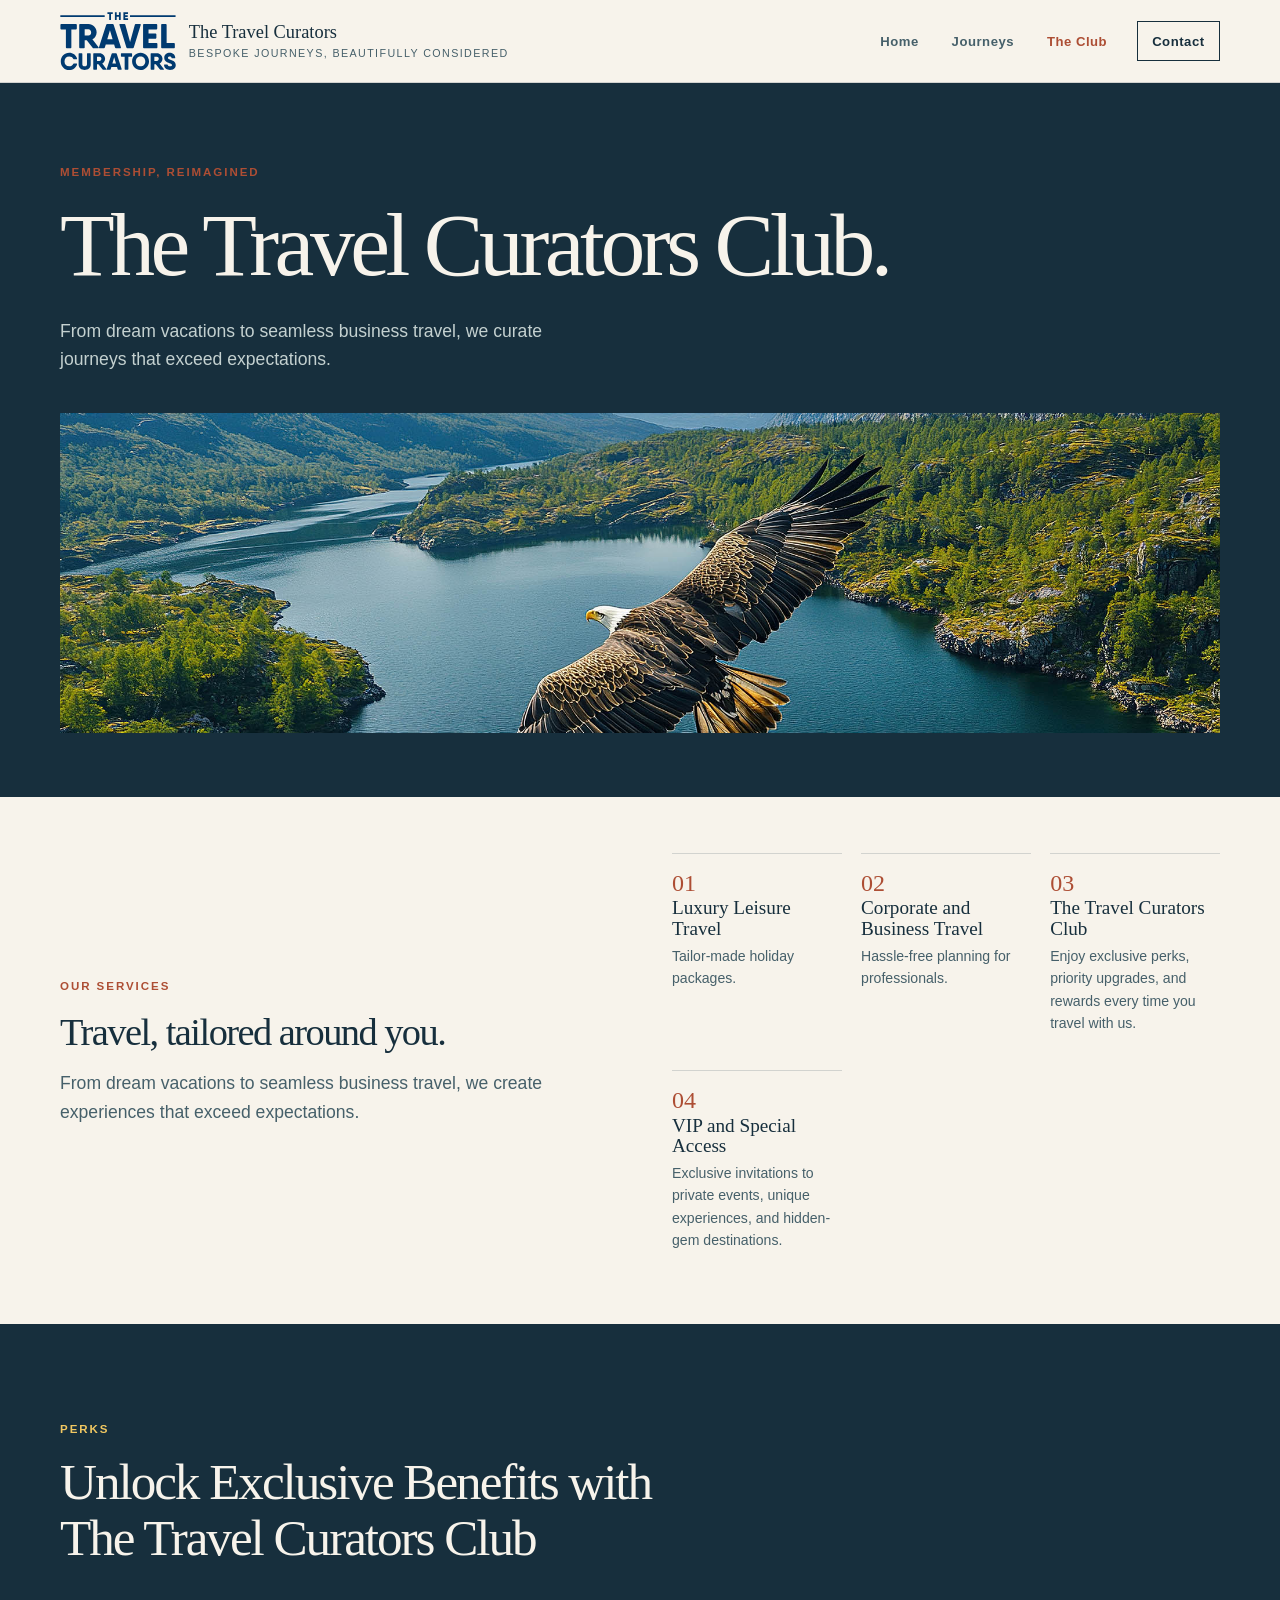
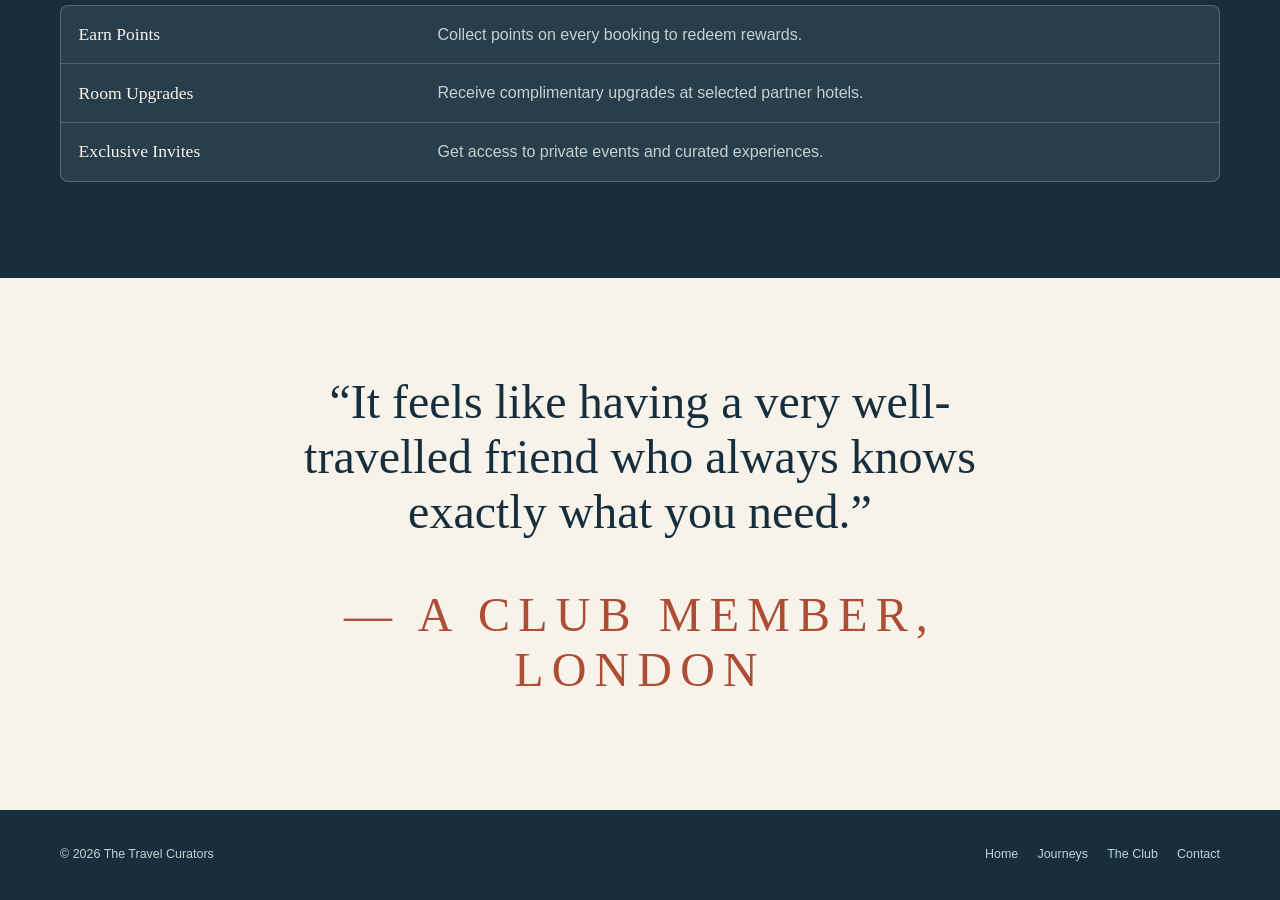
==== club.html @ cd00cc3a "Initial commit: Add Travel Curators website" ====
<!doctype html>
<html lang="en">
<head>
  <meta charset="utf-8"><meta name="viewport" content="width=device-width, initial-scale=1">
  <title>The Travel Curators Club | The Travel Curators</title><link rel="stylesheet" href="css/styles.css">
</head>
<body>
  <header class="site-header"><div class="container nav-wrap"><a class="brand" href="index.html"><img class="brand-logo" src="images/TTC_logo.svg" alt="The Travel Curators logo"><span class="brand-copy"><strong>The Travel Curators</strong><span>Bespoke journeys, beautifully considered</span></span></a><nav class="site-nav" aria-label="Main navigation"><a href="index.html">Home</a><a href="journeys.html">Journeys</a><a class="active" href="club.html">The Club</a><a class="nav-cta" href="contact.html">Contact</a></nav></div></header>
  <main>
    <section class="page-intro club-hero"><div class="container"><p class="eyebrow">Membership, reimagined</p><h1>The Travel Curators Club.</h1><p class="lead">From dream vacations to seamless business travel, we curate journeys that exceed expectations.</p><img class="club-hero-photo" src="images/eagle.jpg" alt="Eagle flying over a mountain lake and fjord"></div></section>
    <section class="section services-section"><div class="container split"><div><p class="eyebrow">Our services</p><h2>Travel, tailored around you.</h2><p class="lead">From dream vacations to seamless business travel, we create experiences that exceed expectations.</p></div><div class="perk-grid"><div class="perk"><span class="perk-index">01</span><h3>Luxury Leisure Travel</h3><p>Tailor-made holiday packages.</p></div><div class="perk"><span class="perk-index">02</span><h3>Corporate and Business Travel</h3><p>Hassle-free planning for professionals.</p></div><div class="perk"><span class="perk-index">03</span><h3>The Travel Curators Club</h3><p>Enjoy exclusive perks, priority upgrades, and rewards every time you travel with us.</p></div><div class="perk"><span class="perk-index">04</span><h3>VIP and Special Access</h3><p>Exclusive invitations to private events, unique experiences, and hidden-gem destinations.</p></div></div></div></section>
    <section class="section dark-band" id="enquire"><div class="container"><div class="section-heading"><p class="eyebrow">Perks</p><h2>Unlock Exclusive Benefits with The Travel Curators Club</h2></div><div class="club-table-wrap"><table class="club-table"><tbody><tr><th scope="row">Earn Points</th><td>Collect points on every booking to redeem rewards.</td></tr><tr><th scope="row">Room Upgrades</th><td>Receive complimentary upgrades at selected partner hotels.</td></tr><tr><th scope="row">Exclusive Invites</th><td>Get access to private events and curated experiences.</td></tr></tbody></table></div></div></section>
    <section class="section"><div class="container quote"><p>“It feels like having a very well-travelled friend who always knows exactly what you need.”</p><p class="eyebrow">— A Club member, London</p></div></section>
  </main>
  <footer class="site-footer"><div class="container footer-wrap"><p>© 2026 The Travel Curators</p><div class="footer-links"><a href="index.html">Home</a><a href="journeys.html">Journeys</a><a href="club.html">The Club</a><a href="mailto:hello@thetravelcurators.com">Contact</a></div></div></footer>
<!-- Jayden -->
</body>
</html>
---- css/styles.css ----
:root {
  --ink: #172f3d;
  --ink-soft: #46606a;
  --paper: #f7f3eb;
  --warm: #e7cdb4;
  --coral: #d66f4d;
  --coral-dark: #ad4e34;
  --sun: #f1c862;
  --white: #fffdf8;
  --line: rgba(23, 47, 61, 0.16);
  --serif: Georgia, 'Times New Roman', serif;
  --sans: 'Trebuchet MS', 'Segoe UI', sans-serif;
}

* { box-sizing: border-box; }
html { scroll-behavior: smooth; }
body { margin: 0; color: var(--ink); background: var(--paper); font: 16px/1.6 var(--sans); }
a { color: inherit; text-decoration: none; }
img { display: block; width: 100%; object-fit: cover; }
.container { width: min(1160px, calc(100% - 3rem)); margin: 0 auto; }
.site-header { position: sticky; top: 0; z-index: 20; background: rgba(247, 243, 235, .94); border-bottom: 1px solid var(--line); backdrop-filter: blur(12px); }
.nav-wrap { min-height: 82px; display: flex; align-items: center; justify-content: space-between; gap: 2rem; }
.brand { display: flex; align-items: center; gap: .8rem; }
.brand-logo { width: 116px; height: 58px; object-fit: contain; object-position: left center; }
.brand-copy strong, .brand-copy span { display: block; line-height: 1.05; }
.brand-copy strong { font: 1.15rem var(--serif); }
.brand-copy span { margin-top: .3rem; color: var(--ink-soft); font-size: .67rem; letter-spacing: .13em; text-transform: uppercase; }
.site-nav { display: flex; align-items: center; gap: .25rem; }
.site-nav a { padding: .55rem .9rem; color: var(--ink-soft); font-size: .82rem; font-weight: bold; letter-spacing: .04em; }
.site-nav a:hover, .site-nav a.active { color: var(--coral-dark); }
.nav-cta { border: 1px solid var(--ink) !important; color: var(--ink) !important; margin-left: .7rem; }
.eyebrow { margin: 0 0 1rem; color: var(--coral-dark); font-size: .72rem; font-weight: bold; letter-spacing: .17em; text-transform: uppercase; }
h1, h2, h3, p { margin-top: 0; }
h1, h2, h3 { line-height: 1.08; font-family: var(--serif); font-weight: normal; }
h1 { margin-bottom: 1.4rem; font-size: clamp(3.1rem, 7vw, 6.4rem); letter-spacing: -.05em; }
h2 { margin-bottom: 1rem; font-size: clamp(2.3rem, 4vw, 4rem); letter-spacing: -.04em; }
h3 { margin-bottom: .55rem; font-size: 1.55rem; }
.lead { max-width: 500px; color: var(--ink-soft); font-size: 1.1rem; }
.btn { display: inline-flex; align-items: center; justify-content: center; min-height: 48px; padding: .8rem 1.25rem; border: 1px solid transparent; font-weight: bold; transition: transform .2s ease, background .2s ease; }
.btn:hover { transform: translateY(-2px); }
.btn-primary { background: var(--coral); color: var(--white); }
.btn-primary:hover { background: var(--coral-dark); }
.btn-light { border-color: var(--ink); color: var(--ink); }
.hero { padding: 4rem 0 5rem; background: var(--warm); }
.hero-grid { display: grid; grid-template-columns: .9fr 1.1fr; align-items: center; gap: 4rem; }
.hero-photo { height: 580px; position: relative; }
.hero-photo img { height: 100%; }
.photo-note { position: absolute; right: -2rem; bottom: 2rem; width: 185px; padding: 1rem; background: var(--sun); font: 1.3rem/1.15 var(--serif); transform: rotate(4deg); }
.actions { display: flex; flex-wrap: wrap; gap: .8rem; margin-top: 2rem; }
.trust-strip { display: flex; flex-wrap: wrap; gap: 2rem; padding: 1.2rem 0; border-bottom: 1px solid var(--line); color: var(--ink-soft); font-size: .76rem; letter-spacing: .1em; text-transform: uppercase; }
.about-section { background: var(--white); }
.about-copy { max-width: 820px; }
.section { padding: 6rem 0; }
.section-heading { max-width: 650px; margin-bottom: 2.5rem; }
.section-heading p:last-child { color: var(--ink-soft); }
.split { display: grid; grid-template-columns: 1fr 1fr; gap: 4rem; align-items: center; }
.split img { height: 500px; }
.number-list { list-style: none; padding: 0; margin: 0; }
.number-list li { display: grid; grid-template-columns: 42px 1fr; gap: 1rem; padding: 1.2rem 0; border-top: 1px solid var(--line); }
.number-list b { color: var(--coral-dark); font: 1.2rem var(--serif); }
.number-list strong { display: block; margin-bottom: .25rem; font-family: var(--serif); font-size: 1.3rem; font-weight: normal; }
.number-list span { color: var(--ink-soft); font-size: .92rem; }
.dark-band { background: var(--ink); color: var(--paper); }
.dark-band .eyebrow { color: var(--sun); }
.dark-band .lead, .dark-band p { color: #c4d1d0; }
.club-callout { display: grid; grid-template-columns: 1fr .8fr; gap: 5rem; align-items: center; }
.club-card { padding: 2.5rem; background: var(--sun); color: var(--ink); }
.club-card h3 { font-size: 2.2rem; }
.club-card p { color: var(--ink); }
.arrow-link { display: inline-flex; margin-top: .8rem; border-bottom: 1px solid currentColor; padding-bottom: .2rem; font-weight: bold; }
.page-intro { padding: 5rem 0 4rem; background: var(--warm); }
.page-intro h1 { max-width: 850px; }
.journey-grid, .perk-grid { display: grid; grid-template-columns: repeat(3, 1fr); gap: 1.2rem; }
.journey-card { background: var(--white); }
.journey-card img { height: 250px; }
.journey-card div { padding: 1.4rem; }
.journey-card p, .perk p { color: var(--ink-soft); }
.journey-card small { color: var(--coral-dark); font-weight: bold; letter-spacing: .1em; text-transform: uppercase; }
.quote { max-width: 780px; margin: 0 auto; text-align: center; }
.quote p { font: clamp(1.8rem, 4vw, 3rem)/1.15 var(--serif); }
.club-hero { background: var(--ink); color: var(--paper); }
.club-hero .lead { color: #c4d1d0; }
.club-hero-photo { height: 320px; margin-top: 2.5rem; object-position: center 42%; }
.perk { padding: 1.7rem 0; border-top: 1px solid var(--line); }
.perk-index { color: var(--coral-dark); font: 1.5rem var(--serif); }
.membership-grid { display: grid; grid-template-columns: 1fr 1fr; gap: 1.5rem; }
.contact-layout { display: grid; grid-template-columns: 1fr 1fr; gap: 5rem; align-items: start; }
.contact-details { display: flex; flex-wrap: wrap; gap: 2rem; margin-top: 2rem; }
.contact-details p { margin: 0; }
.contact-details strong { display: block; font-family: var(--serif); font-size: 1.25rem; font-weight: normal; }
.contact-form { display: grid; gap: 1.1rem; padding: 2rem; background: var(--white); border-top: 4px solid var(--coral); }
.contact-form label { display: grid; gap: .4rem; color: var(--ink-soft); font-size: .8rem; font-weight: bold; }
.contact-form input, .contact-form textarea { width: 100%; padding: .8rem; border: 1px solid var(--line); background: var(--paper); color: var(--ink); font: inherit; resize: vertical; }
.contact-form input:focus, .contact-form textarea:focus { outline: 2px solid var(--coral); outline-offset: 2px; }
.services-section { padding: 3.5rem 0; }
.services-section h2 { font-size: clamp(2rem, 3vw, 3rem); }
.services-section .perk { padding: 1rem 0; }
.services-section .perk h3 { margin-bottom: .3rem; font-size: 1.2rem; }
.services-section .perk p { margin-bottom: 0; font-size: .88rem; }
.club-perks { display: grid; grid-template-columns: repeat(3, 1fr); gap: 1.5rem; padding: 0; margin: 0; list-style: none; }
.club-perks li { display: flex; flex-direction: column; gap: 1rem; min-height: 150px; padding: 1.5rem; border-top: 1px solid rgba(247, 243, 235, .35); }
.club-perks span { color: var(--sun); font: 1.4rem var(--serif); }
.club-perks strong { font: 1.35rem/1.2 var(--serif); font-weight: normal; }
.club-table-wrap { overflow-x: auto; background: rgba(247, 243, 235, .08); color: var(--paper); border: 1px solid rgba(247, 243, 235, .24); border-radius: 8px; }
.club-table { width: 100%; min-width: 560px; border-collapse: collapse; text-align: left; }
.club-table th, .club-table td { padding: 1rem 1.1rem; border-bottom: 1px solid rgba(247, 243, 235, .18); }
.club-table thead th { background: rgba(214, 111, 77, .3); color: var(--paper); font-weight: bold; }
.club-table tbody th { width: 31%; color: var(--paper); font: 1.1rem var(--serif); font-weight: normal; }
.club-table tbody td { color: #c4d1d0; }
.club-table tbody tr:last-child th, .club-table tbody tr:last-child td { border-bottom: 0; }
.membership { padding: 2rem; border: 1px solid var(--line); background: var(--white); }
.membership.featured { background: var(--coral); color: var(--white); border-color: var(--coral); }
.membership.featured p, .membership.featured li { color: #fff0e7; }
.membership ul { margin: 1.5rem 0 0; padding-left: 1.1rem; color: var(--ink-soft); }
.membership li { margin: .45rem 0; }
.site-footer { padding: 2.2rem 0; background: var(--ink); color: #c4d1d0; }
.footer-wrap { display: flex; align-items: center; justify-content: space-between; gap: 1rem; font-size: .78rem; }
.footer-wrap p { margin: 0; }
.footer-links { display: flex; gap: 1.2rem; }
@media (max-width: 760px) {
  .container { width: min(100% - 2rem, 600px); }
  .nav-wrap { min-height: 72px; align-items: flex-start; padding: .8rem 0; }
  .site-nav { gap: 0; flex-wrap: wrap; justify-content: flex-end; }
  .site-nav a { padding: .4rem .45rem; font-size: .7rem; }
  .nav-cta { margin-left: 0; }
  .hero, .page-intro { padding: 3.5rem 0; }
  .hero-grid, .split, .club-callout, .membership-grid, .contact-layout, .club-perks { grid-template-columns: 1fr; gap: 2.5rem; }
  .hero-photo { height: 400px; }
  .photo-note { right: .8rem; bottom: 1rem; }
  .section { padding: 4rem 0; }
  .journey-grid, .perk-grid { grid-template-columns: 1fr; }
  .split img { height: 350px; }
  .club-hero-photo { height: 220px !important; }
  .footer-wrap { align-items: flex-start; flex-direction: column; }
}
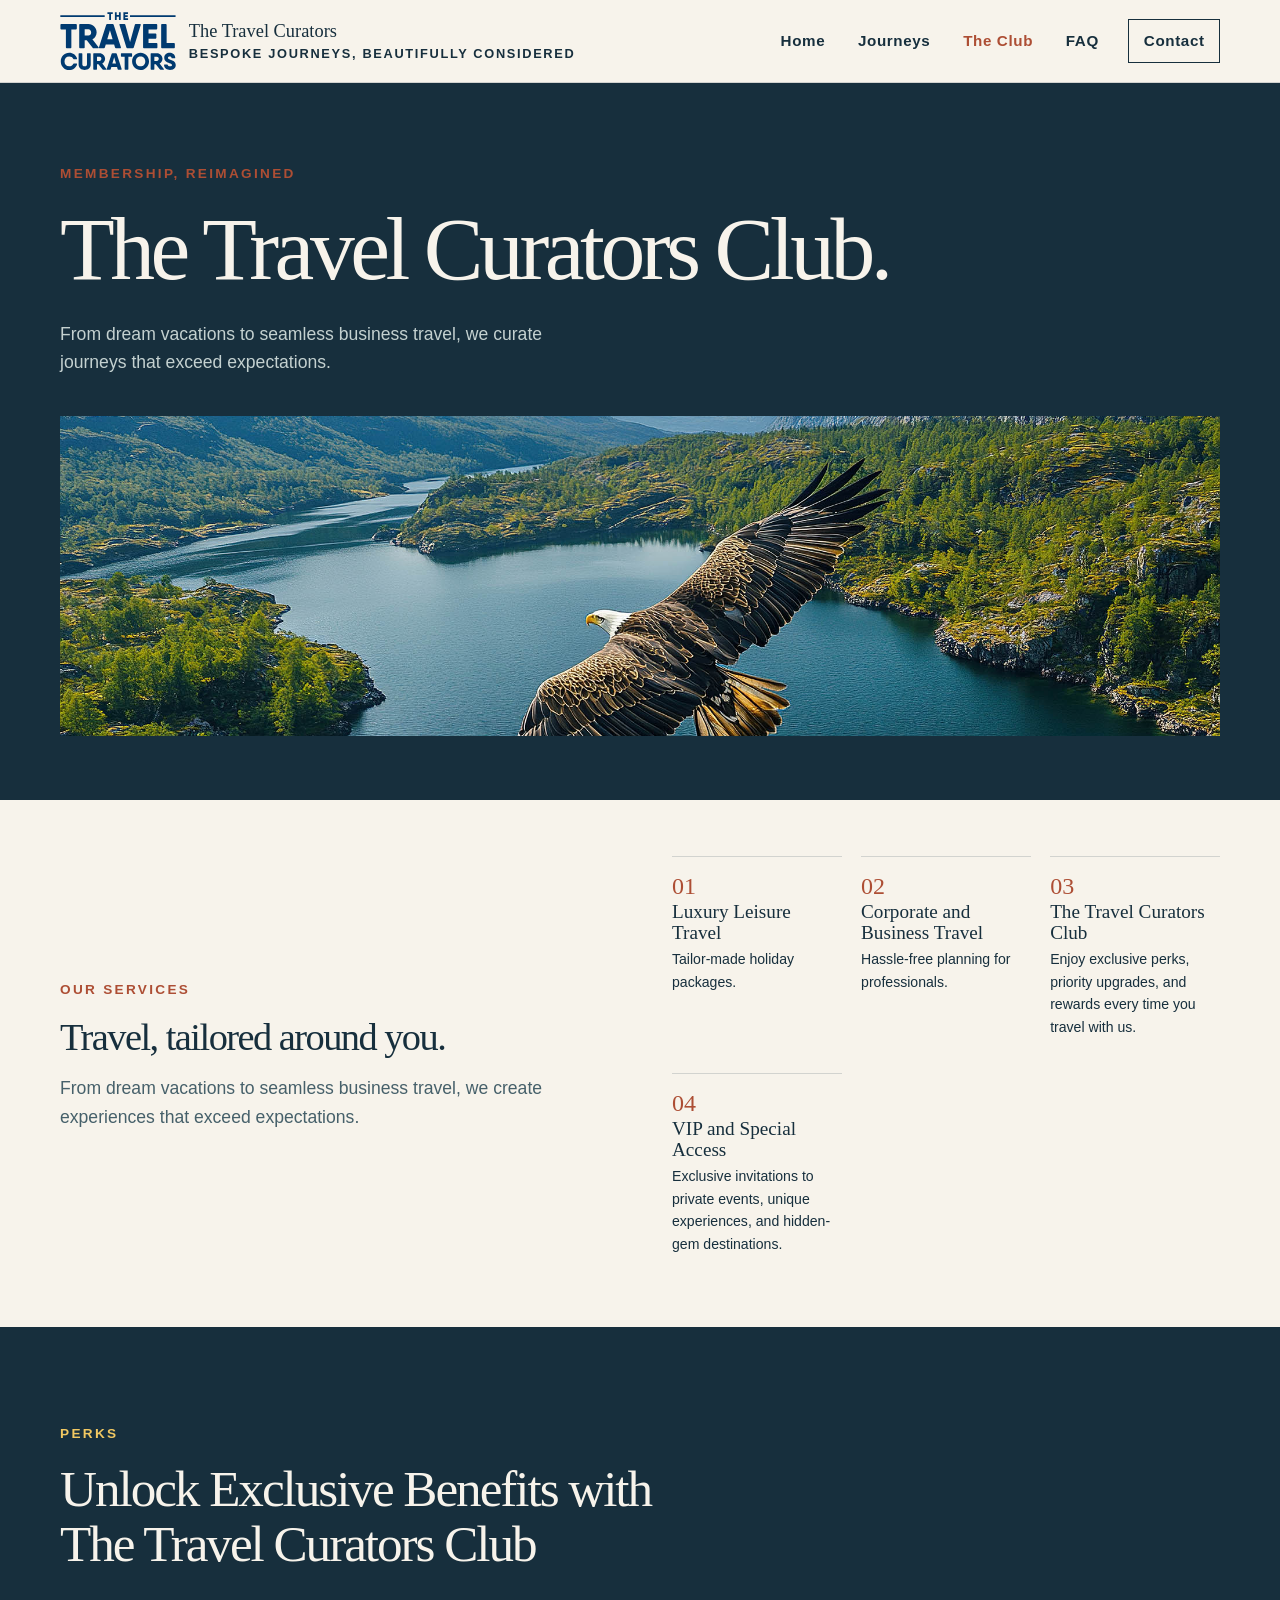
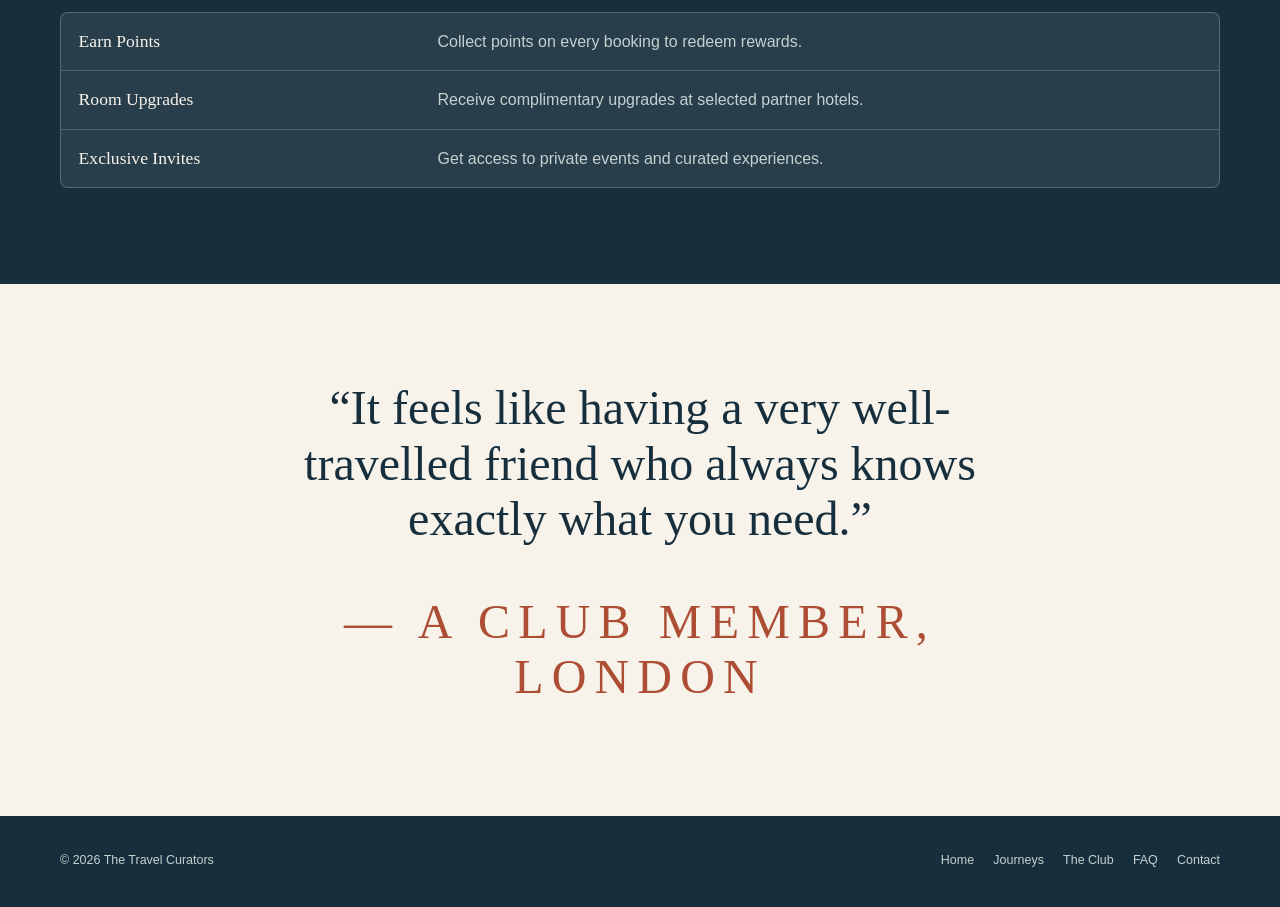
==== commit 5ef4796f: "Fix website links and CSP settings" ====
--- a/club.html
+++ b/club.html
@@ -5,14 +5,14 @@
   <title>The Travel Curators Club | The Travel Curators</title><link rel="stylesheet" href="css/styles.css">
 </head>
 <body>
-  <header class="site-header"><div class="container nav-wrap"><a class="brand" href="index.html"><img class="brand-logo" src="images/TTC_logo.svg" alt="The Travel Curators logo"><span class="brand-copy"><strong>The Travel Curators</strong><span>Bespoke journeys, beautifully considered</span></span></a><nav class="site-nav" aria-label="Main navigation"><a href="index.html">Home</a><a href="journeys.html">Journeys</a><a class="active" href="club.html">The Club</a><a class="nav-cta" href="contact.html">Contact</a></nav></div></header>
+  <header class="site-header"><div class="container nav-wrap"><a target="_top" class="brand" href="index.html"><img class="brand-logo" src="images/TTC_logo.svg" alt="The Travel Curators logo"><span class="brand-copy"><strong>The Travel Curators</strong><span>Bespoke journeys, beautifully considered</span></span></a><nav class="site-nav" aria-label="Main navigation"><a target="_top" href="index.html">Home</a><a target="_top" href="journeys.html">Journeys</a><a target="_top" class="active" href="club.html">The Club</a><a target="_top" href="faq.html">FAQ</a><a target="_top" class="nav-cta" href="contact.html">Contact</a></nav></div></header>
   <main>
     <section class="page-intro club-hero"><div class="container"><p class="eyebrow">Membership, reimagined</p><h1>The Travel Curators Club.</h1><p class="lead">From dream vacations to seamless business travel, we curate journeys that exceed expectations.</p><img class="club-hero-photo" src="images/eagle.jpg" alt="Eagle flying over a mountain lake and fjord"></div></section>
     <section class="section services-section"><div class="container split"><div><p class="eyebrow">Our services</p><h2>Travel, tailored around you.</h2><p class="lead">From dream vacations to seamless business travel, we create experiences that exceed expectations.</p></div><div class="perk-grid"><div class="perk"><span class="perk-index">01</span><h3>Luxury Leisure Travel</h3><p>Tailor-made holiday packages.</p></div><div class="perk"><span class="perk-index">02</span><h3>Corporate and Business Travel</h3><p>Hassle-free planning for professionals.</p></div><div class="perk"><span class="perk-index">03</span><h3>The Travel Curators Club</h3><p>Enjoy exclusive perks, priority upgrades, and rewards every time you travel with us.</p></div><div class="perk"><span class="perk-index">04</span><h3>VIP and Special Access</h3><p>Exclusive invitations to private events, unique experiences, and hidden-gem destinations.</p></div></div></div></section>
     <section class="section dark-band" id="enquire"><div class="container"><div class="section-heading"><p class="eyebrow">Perks</p><h2>Unlock Exclusive Benefits with The Travel Curators Club</h2></div><div class="club-table-wrap"><table class="club-table"><tbody><tr><th scope="row">Earn Points</th><td>Collect points on every booking to redeem rewards.</td></tr><tr><th scope="row">Room Upgrades</th><td>Receive complimentary upgrades at selected partner hotels.</td></tr><tr><th scope="row">Exclusive Invites</th><td>Get access to private events and curated experiences.</td></tr></tbody></table></div></div></section>
     <section class="section"><div class="container quote"><p>“It feels like having a very well-travelled friend who always knows exactly what you need.”</p><p class="eyebrow">— A Club member, London</p></div></section>
   </main>
-  <footer class="site-footer"><div class="container footer-wrap"><p>© 2026 The Travel Curators</p><div class="footer-links"><a href="index.html">Home</a><a href="journeys.html">Journeys</a><a href="club.html">The Club</a><a href="mailto:hello@thetravelcurators.com">Contact</a></div></div></footer>
+  <footer class="site-footer"><div class="container footer-wrap"><p>© 2026 The Travel Curators</p><div class="footer-links"><a target="_top" href="index.html">Home</a><a target="_top" href="journeys.html">Journeys</a><a target="_top" href="club.html">The Club</a><a target="_top" href="faq.html">FAQ</a><a target="_top" href="mailto:hello@thetravelcurators.com">Contact</a></div></div></footer>
 <!-- Jayden -->
 </body>
 </html>
--- a/css/styles.css
+++ b/css/styles.css
@@ -24,12 +24,12 @@
 .brand-logo { width: 116px; height: 58px; object-fit: contain; object-position: left center; }
 .brand-copy strong, .brand-copy span { display: block; line-height: 1.05; }
 .brand-copy strong { font: 1.15rem var(--serif); }
-.brand-copy span { margin-top: .3rem; color: var(--ink-soft); font-size: .67rem; letter-spacing: .13em; text-transform: uppercase; }
+.brand-copy span { margin-top: .3rem; color: var(--ink); font-size: .8rem; letter-spacing: .13em; text-transform: uppercase; font-weight: 600; }
 .site-nav { display: flex; align-items: center; gap: .25rem; }
-.site-nav a { padding: .55rem .9rem; color: var(--ink-soft); font-size: .82rem; font-weight: bold; letter-spacing: .04em; }
+.site-nav a { padding: .55rem .9rem; color: var(--ink); font-size: .95rem; font-weight: bold; letter-spacing: .04em; }
 .site-nav a:hover, .site-nav a.active { color: var(--coral-dark); }
 .nav-cta { border: 1px solid var(--ink) !important; color: var(--ink) !important; margin-left: .7rem; }
-.eyebrow { margin: 0 0 1rem; color: var(--coral-dark); font-size: .72rem; font-weight: bold; letter-spacing: .17em; text-transform: uppercase; }
+.eyebrow { margin: 0 0 1rem; color: var(--coral-dark); font-size: .85rem; font-weight: bold; letter-spacing: .17em; text-transform: uppercase; }
 h1, h2, h3, p { margin-top: 0; }
 h1, h2, h3 { line-height: 1.08; font-family: var(--serif); font-weight: normal; }
 h1 { margin-bottom: 1.4rem; font-size: clamp(3.1rem, 7vw, 6.4rem); letter-spacing: -.05em; }
@@ -47,7 +47,7 @@
 .hero-photo img { height: 100%; }
 .photo-note { position: absolute; right: -2rem; bottom: 2rem; width: 185px; padding: 1rem; background: var(--sun); font: 1.3rem/1.15 var(--serif); transform: rotate(4deg); }
 .actions { display: flex; flex-wrap: wrap; gap: .8rem; margin-top: 2rem; }
-.trust-strip { display: flex; flex-wrap: wrap; gap: 2rem; padding: 1.2rem 0; border-bottom: 1px solid var(--line); color: var(--ink-soft); font-size: .76rem; letter-spacing: .1em; text-transform: uppercase; }
+.trust-strip { display: flex; flex-wrap: wrap; gap: 2rem; padding: 1.2rem 0; border-bottom: 1px solid var(--line); color: var(--ink); font-size: .9rem; letter-spacing: .1em; text-transform: uppercase; font-weight: 600; }
 .about-section { background: var(--white); }
 .about-copy { max-width: 820px; }
 .section { padding: 6rem 0; }
@@ -74,8 +74,8 @@
 .journey-card { background: var(--white); }
 .journey-card img { height: 250px; }
 .journey-card div { padding: 1.4rem; }
-.journey-card p, .perk p { color: var(--ink-soft); }
-.journey-card small { color: var(--coral-dark); font-weight: bold; letter-spacing: .1em; text-transform: uppercase; }
+.journey-card p, .perk p { color: var(--ink); font-size: .95rem; }
+.journey-card small { color: var(--coral-dark); font-weight: bold; letter-spacing: .1em; text-transform: uppercase; font-size: .85rem; }
 .quote { max-width: 780px; margin: 0 auto; text-align: center; }
 .quote p { font: clamp(1.8rem, 4vw, 3rem)/1.15 var(--serif); }
 .club-hero { background: var(--ink); color: var(--paper); }
@@ -88,8 +88,23 @@
 .contact-details { display: flex; flex-wrap: wrap; gap: 2rem; margin-top: 2rem; }
 .contact-details p { margin: 0; }
 .contact-details strong { display: block; font-family: var(--serif); font-size: 1.25rem; font-weight: normal; }
+.locations-section { background: var(--white); }
+.location-grid { display: grid; grid-template-columns: repeat(2, 1fr); gap: 1.2rem; }
+.location-card { padding: 2rem; border-top: 4px solid var(--coral); background: var(--paper); }
+.location-card h3 { margin-bottom: .2rem; font-size: 2rem; }
+.location-card p:last-child { margin-bottom: 0; color: var(--ink-soft); }
+.location-number { margin-bottom: 2.5rem; color: var(--coral-dark); font: 1.2rem var(--serif); }
+.faq-section { background: var(--white); }
+.faq-layout { display: grid; grid-template-columns: .8fr 1.2fr; gap: 5rem; align-items: start; }
+.faq-list { border-top: 1px solid var(--line); }
+.faq-list details { border-bottom: 1px solid var(--line); }
+.faq-list summary { cursor: pointer; list-style: none; padding: 1.4rem 2rem 1.4rem 0; font: 1.35rem var(--serif); }
+.faq-list summary::-webkit-details-marker { display: none; }
+.faq-list summary::after { float: right; color: var(--coral-dark); content: '+'; font: 1.5rem var(--sans); }
+.faq-list details[open] summary::after { content: '−'; }
+.faq-list details p { max-width: 620px; margin: -.5rem 2rem 1.4rem 0; color: var(--ink-soft); }
 .contact-form { display: grid; gap: 1.1rem; padding: 2rem; background: var(--white); border-top: 4px solid var(--coral); }
-.contact-form label { display: grid; gap: .4rem; color: var(--ink-soft); font-size: .8rem; font-weight: bold; }
+.contact-form label { display: grid; gap: .4rem; color: var(--ink); font-size: .95rem; font-weight: bold; }
 .contact-form input, .contact-form textarea { width: 100%; padding: .8rem; border: 1px solid var(--line); background: var(--paper); color: var(--ink); font: inherit; resize: vertical; }
 .contact-form input:focus, .contact-form textarea:focus { outline: 2px solid var(--coral); outline-offset: 2px; }
 .services-section { padding: 3.5rem 0; }
@@ -124,7 +139,7 @@
   .site-nav a { padding: .4rem .45rem; font-size: .7rem; }
   .nav-cta { margin-left: 0; }
   .hero, .page-intro { padding: 3.5rem 0; }
-  .hero-grid, .split, .club-callout, .membership-grid, .contact-layout, .club-perks { grid-template-columns: 1fr; gap: 2.5rem; }
+  .hero-grid, .split, .club-callout, .membership-grid, .contact-layout, .club-perks, .location-grid, .faq-layout { grid-template-columns: 1fr; gap: 2.5rem; }
   .hero-photo { height: 400px; }
   .photo-note { right: .8rem; bottom: 1rem; }
   .section { padding: 4rem 0; }
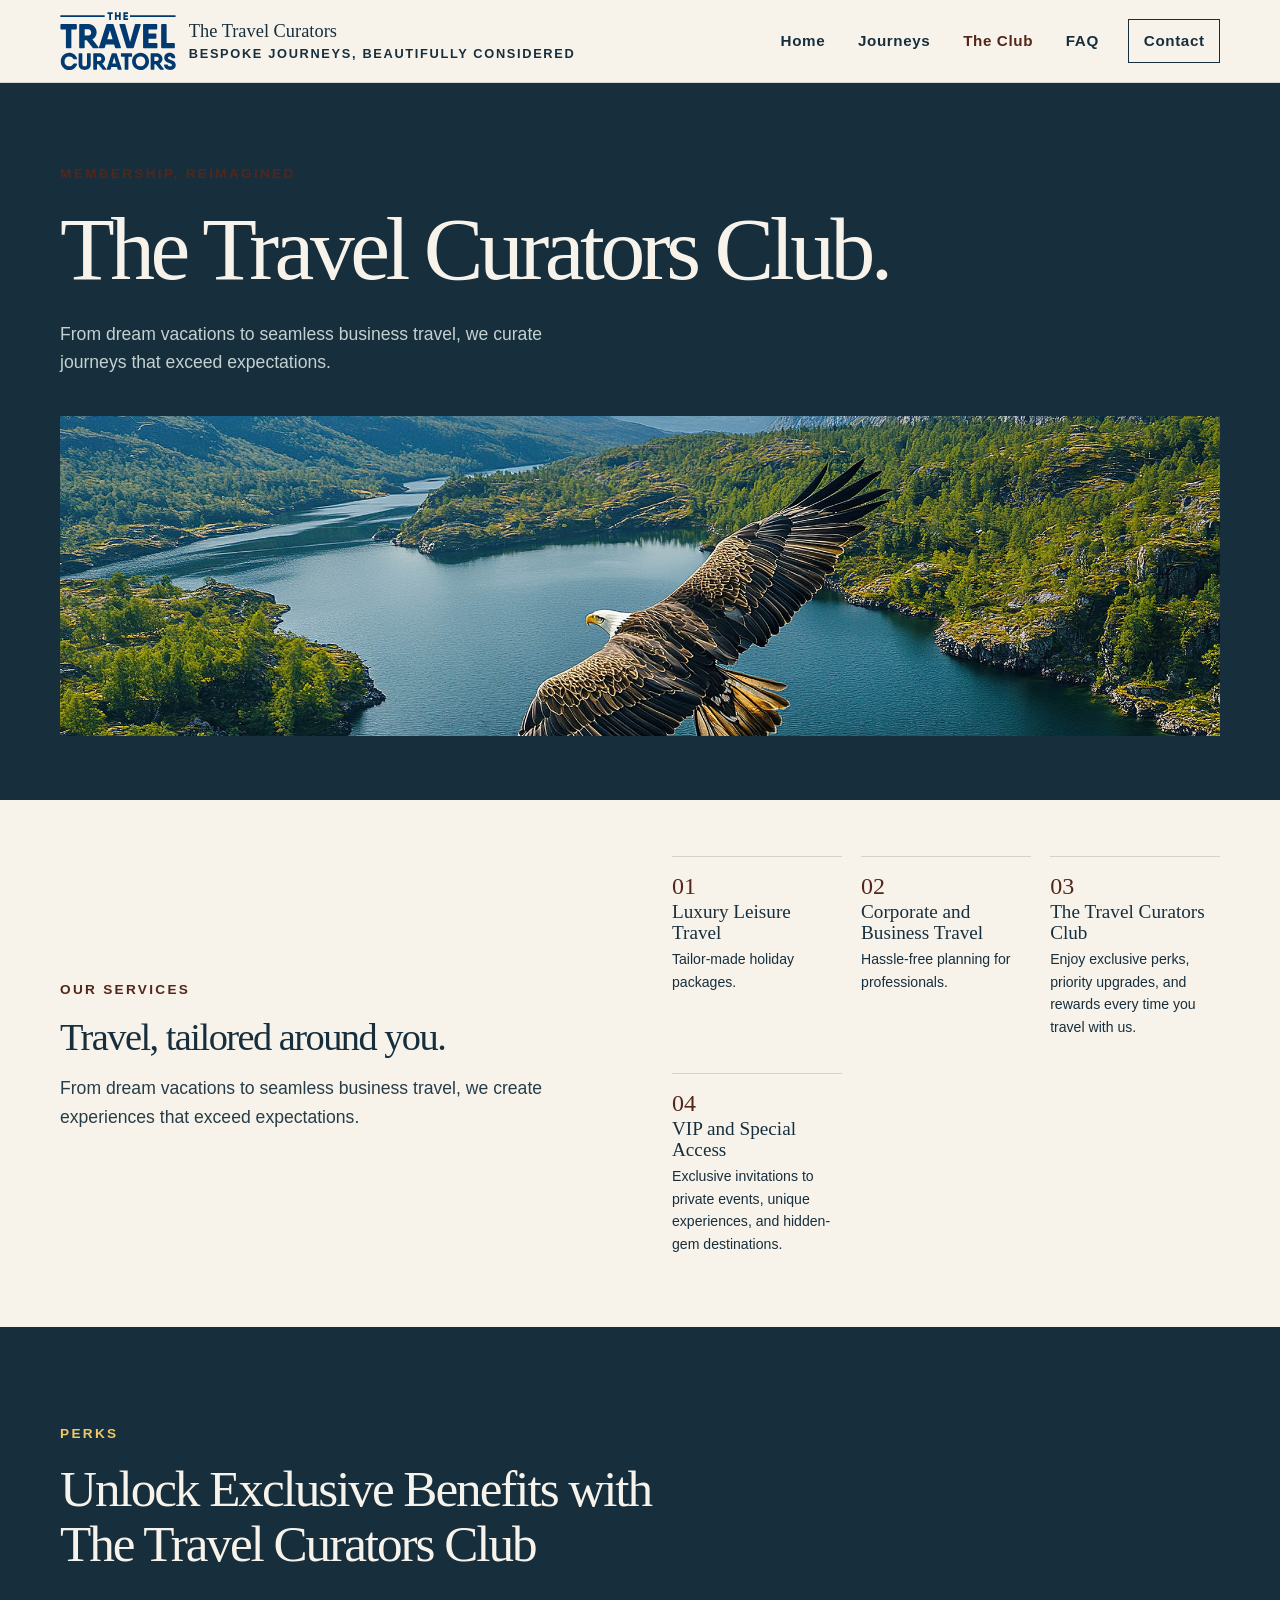
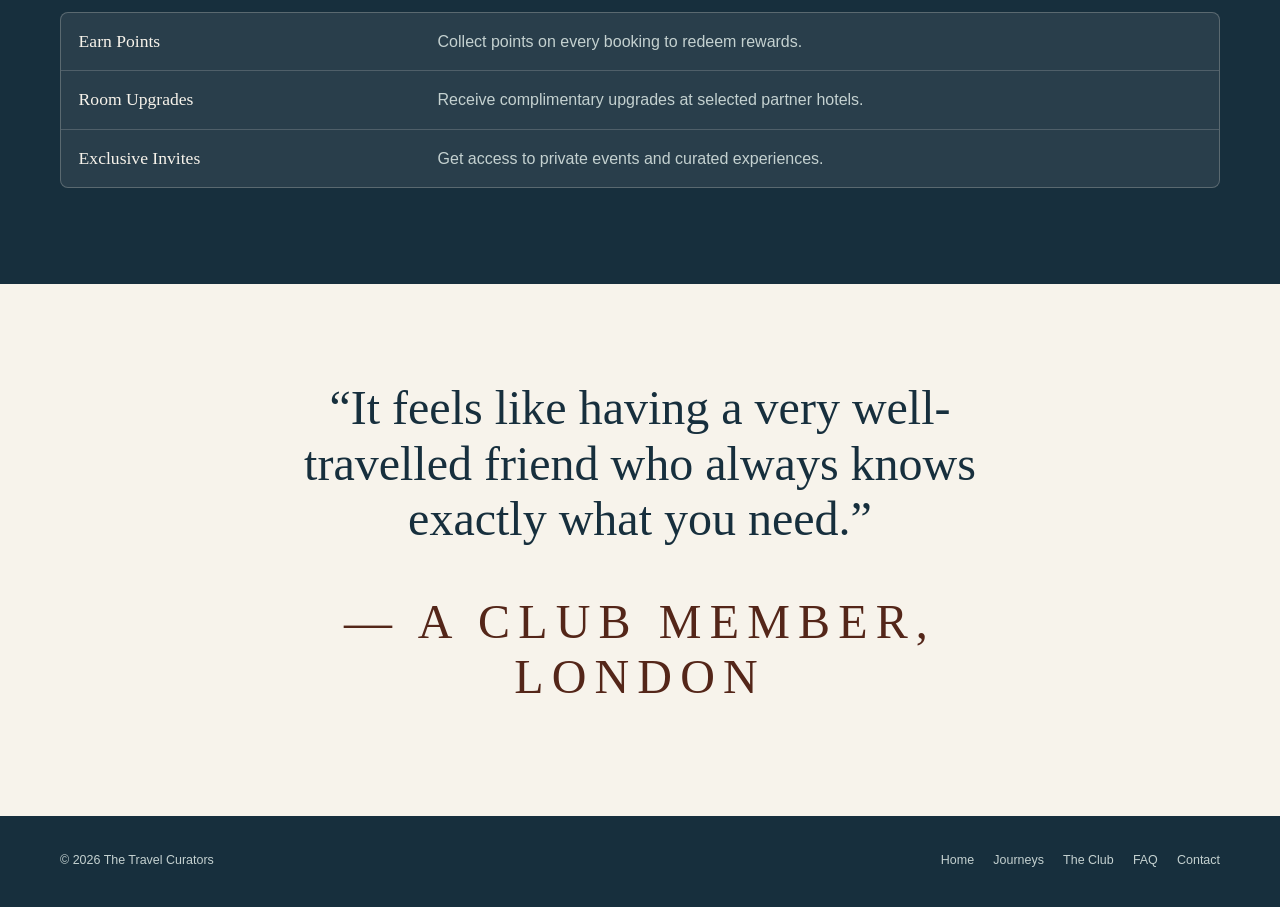
==== commit 3b8a16d1: "Add CSP to club and contact pages" ====
--- a/club.html
+++ b/club.html
@@ -1,7 +1,7 @@
 <!doctype html>
 <html lang="en">
 <head>
-  <meta charset="utf-8"><meta name="viewport" content="width=device-width, initial-scale=1">
+  <meta charset="utf-8"><meta name="viewport" content="width=device-width, initial-scale=1"><meta http-equiv="Content-Security-Policy" content="default-src 'self'; script-src 'self'; style-src 'self'; img-src 'self'; font-src 'self'; connect-src 'self'; media-src 'self'; frame-src 'none'; object-src 'none'; base-uri 'self'; form-action 'self' mailto:; frame-ancestors 'none'; upgrade-insecure-requests">
   <title>The Travel Curators Club | The Travel Curators</title><link rel="stylesheet" href="css/styles.css">
 </head>
 <body>
--- a/css/styles.css
+++ b/css/styles.css
@@ -1,10 +1,10 @@
 :root {
   --ink: #172f3d;
-  --ink-soft: #46606a;
+  --ink-soft: #263d47;
   --paper: #f7f3eb;
-  --warm: #e7cdb4;
-  --coral: #d66f4d;
-  --coral-dark: #ad4e34;
+  --warm: #dbe7e5;
+  --coral: #7d3525;
+  --coral-dark: #542619;
   --sun: #f1c862;
   --white: #fffdf8;
   --line: rgba(23, 47, 61, 0.16);
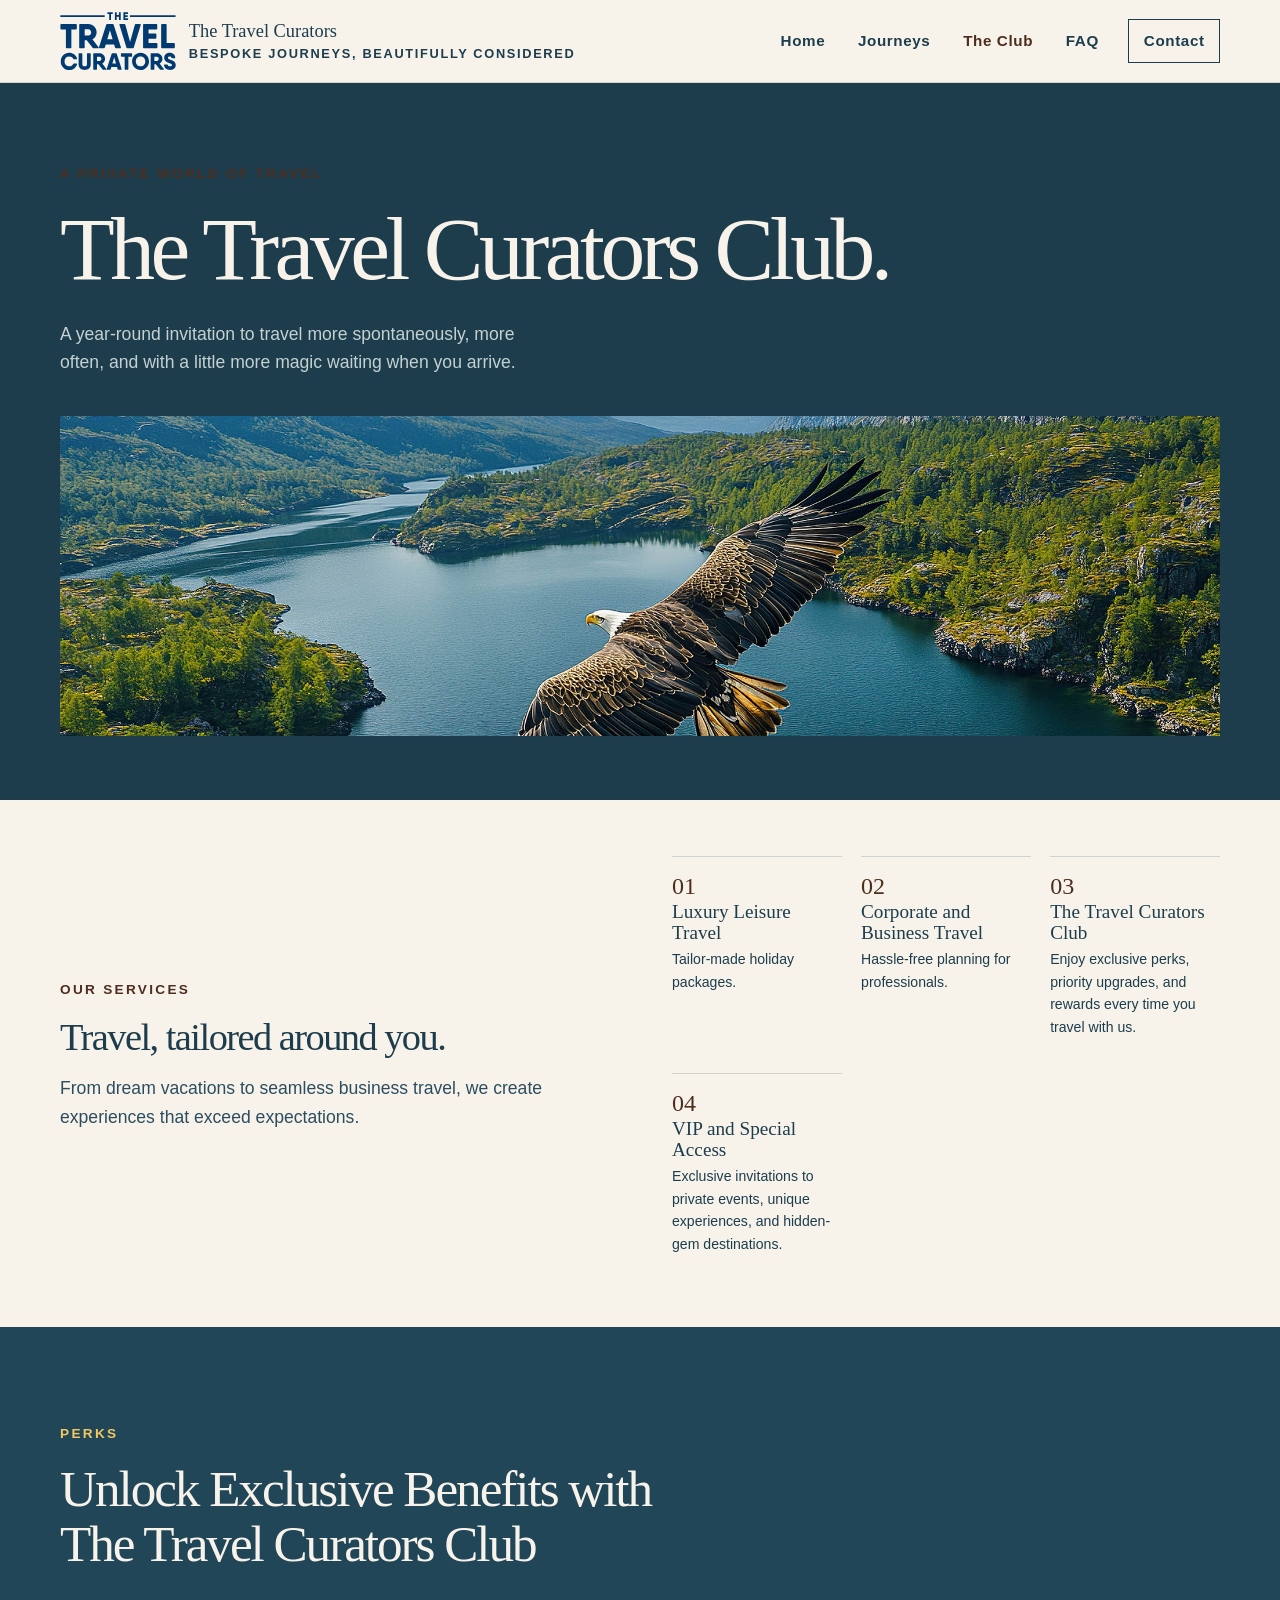
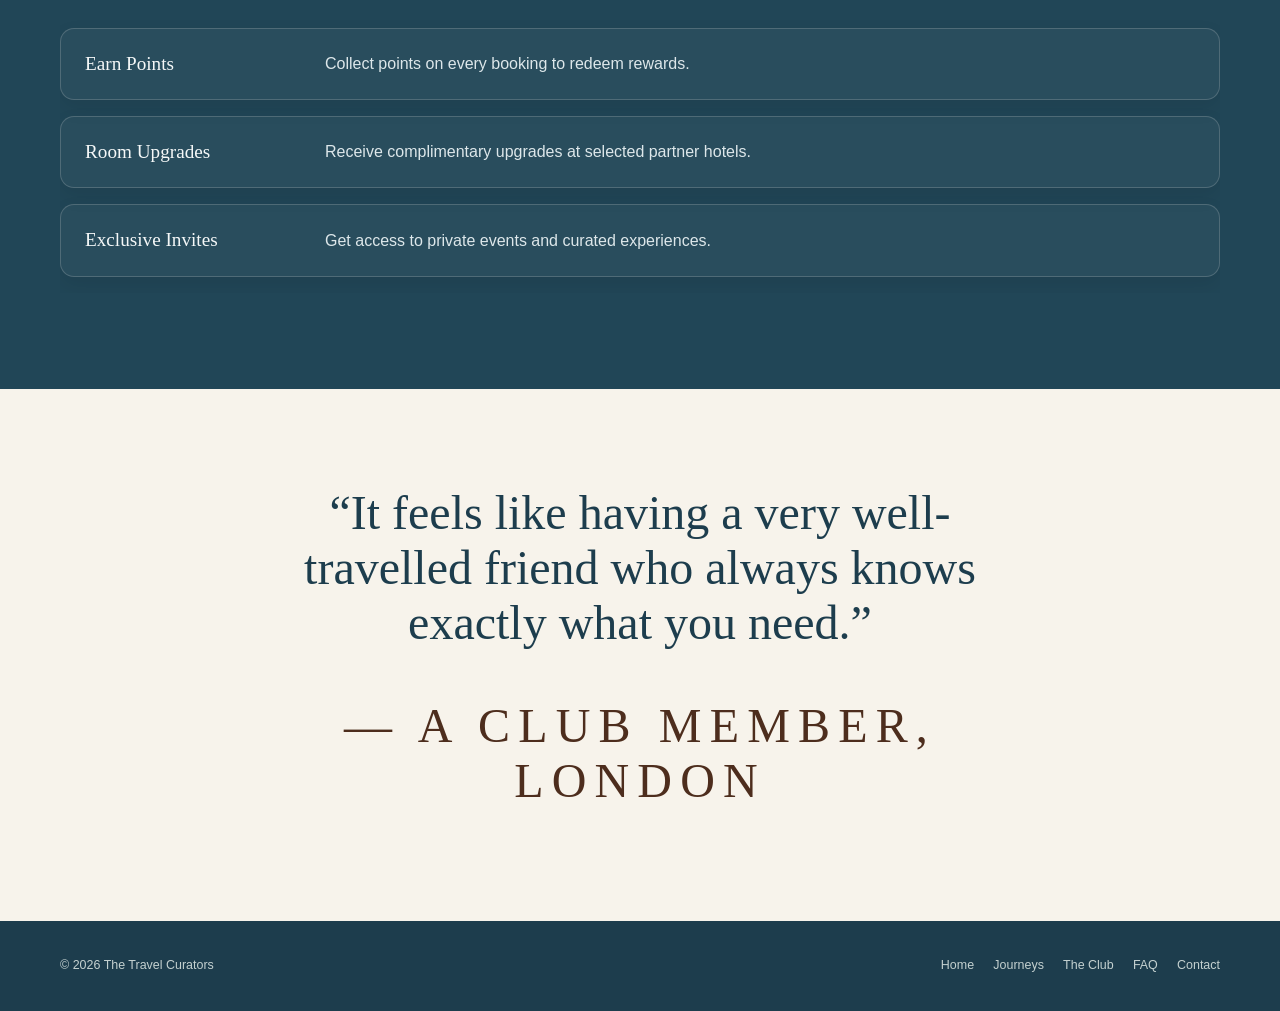
==== commit 3352db07: "Refresh Club accent color cache" ====
--- a/club.html
+++ b/club.html
@@ -1,13 +1,13 @@
 <!doctype html>
 <html lang="en">
 <head>
-  <meta charset="utf-8"><meta name="viewport" content="width=device-width, initial-scale=1"><meta http-equiv="Content-Security-Policy" content="default-src 'self'; script-src 'self'; style-src 'self'; img-src 'self'; font-src 'self'; connect-src 'self'; media-src 'self'; frame-src 'none'; object-src 'none'; base-uri 'self'; form-action 'self' mailto:; frame-ancestors 'none'; upgrade-insecure-requests">
-  <title>The Travel Curators Club | The Travel Curators</title><link rel="stylesheet" href="css/styles.css">
+  <meta charset="utf-8"><meta name="viewport" content="width=device-width, initial-scale=1"><meta http-equiv="Content-Security-Policy" content="default-src 'self'; script-src 'self'; style-src 'self'; img-src 'self'; font-src 'self'; connect-src 'self'; media-src 'self'; frame-src 'none'; object-src 'none'; base-uri 'self'; form-action 'self' mailto:; navigate-to 'self' mailto:; frame-ancestors 'none'; upgrade-insecure-requests">
+  <title>The Travel Curators Club | The Travel Curators</title><link rel="stylesheet" href="css/styles.css?v=b1ff996">
 </head>
 <body>
   <header class="site-header"><div class="container nav-wrap"><a target="_top" class="brand" href="index.html"><img class="brand-logo" src="images/TTC_logo.svg" alt="The Travel Curators logo"><span class="brand-copy"><strong>The Travel Curators</strong><span>Bespoke journeys, beautifully considered</span></span></a><nav class="site-nav" aria-label="Main navigation"><a target="_top" href="index.html">Home</a><a target="_top" href="journeys.html">Journeys</a><a target="_top" class="active" href="club.html">The Club</a><a target="_top" href="faq.html">FAQ</a><a target="_top" class="nav-cta" href="contact.html">Contact</a></nav></div></header>
   <main>
-    <section class="page-intro club-hero"><div class="container"><p class="eyebrow">Membership, reimagined</p><h1>The Travel Curators Club.</h1><p class="lead">From dream vacations to seamless business travel, we curate journeys that exceed expectations.</p><img class="club-hero-photo" src="images/eagle.jpg" alt="Eagle flying over a mountain lake and fjord"></div></section>
+    <section class="page-intro club-hero"><div class="container"><p class="eyebrow">A private world of travel</p><h1>The Travel Curators Club.</h1><p class="lead">A year-round invitation to travel more spontaneously, more often, and with a little more magic waiting when you arrive.</p><img class="club-hero-photo" src="images/eagle.jpg" alt="Eagle flying over a mountain lake and fjord"></div></section>
     <section class="section services-section"><div class="container split"><div><p class="eyebrow">Our services</p><h2>Travel, tailored around you.</h2><p class="lead">From dream vacations to seamless business travel, we create experiences that exceed expectations.</p></div><div class="perk-grid"><div class="perk"><span class="perk-index">01</span><h3>Luxury Leisure Travel</h3><p>Tailor-made holiday packages.</p></div><div class="perk"><span class="perk-index">02</span><h3>Corporate and Business Travel</h3><p>Hassle-free planning for professionals.</p></div><div class="perk"><span class="perk-index">03</span><h3>The Travel Curators Club</h3><p>Enjoy exclusive perks, priority upgrades, and rewards every time you travel with us.</p></div><div class="perk"><span class="perk-index">04</span><h3>VIP and Special Access</h3><p>Exclusive invitations to private events, unique experiences, and hidden-gem destinations.</p></div></div></div></section>
     <section class="section dark-band" id="enquire"><div class="container"><div class="section-heading"><p class="eyebrow">Perks</p><h2>Unlock Exclusive Benefits with The Travel Curators Club</h2></div><div class="club-table-wrap"><table class="club-table"><tbody><tr><th scope="row">Earn Points</th><td>Collect points on every booking to redeem rewards.</td></tr><tr><th scope="row">Room Upgrades</th><td>Receive complimentary upgrades at selected partner hotels.</td></tr><tr><th scope="row">Exclusive Invites</th><td>Get access to private events and curated experiences.</td></tr></tbody></table></div></div></section>
     <section class="section"><div class="container quote"><p>“It feels like having a very well-travelled friend who always knows exactly what you need.”</p><p class="eyebrow">— A Club member, London</p></div></section>
--- a/css/styles.css
+++ b/css/styles.css
@@ -1,10 +1,10 @@
 :root {
-  --ink: #172f3d;
-  --ink-soft: #263d47;
+  --ink: #1d3d4d;
+  --ink-soft: #2d4d5f;
   --paper: #f7f3eb;
   --warm: #dbe7e5;
   --coral: #7d3525;
-  --coral-dark: #542619;
+  --coral-dark: #4d2d1d;
   --sun: #f1c862;
   --white: #fffdf8;
   --line: rgba(23, 47, 61, 0.16);
@@ -60,9 +60,12 @@
 .number-list b { color: var(--coral-dark); font: 1.2rem var(--serif); }
 .number-list strong { display: block; margin-bottom: .25rem; font-family: var(--serif); font-size: 1.3rem; font-weight: normal; }
 .number-list span { color: var(--ink-soft); font-size: .92rem; }
-.dark-band { background: var(--ink); color: var(--paper); }
+.dark-band { background: #214657; color: var(--paper); }
 .dark-band .eyebrow { color: var(--sun); }
 .dark-band .lead, .dark-band p { color: #c4d1d0; }
+.dark-band .number-list li { border-top-color: rgba(247, 243, 235, .32); }
+.dark-band .number-list b { color: var(--sun); }
+.dark-band .number-list span { color: var(--paper); }
 .club-callout { display: grid; grid-template-columns: 1fr .8fr; gap: 5rem; align-items: center; }
 .club-card { padding: 2.5rem; background: var(--sun); color: var(--ink); }
 .club-card h3 { font-size: 2.2rem; }
@@ -116,12 +119,14 @@
 .club-perks li { display: flex; flex-direction: column; gap: 1rem; min-height: 150px; padding: 1.5rem; border-top: 1px solid rgba(247, 243, 235, .35); }
 .club-perks span { color: var(--sun); font: 1.4rem var(--serif); }
 .club-perks strong { font: 1.35rem/1.2 var(--serif); font-weight: normal; }
-.club-table-wrap { overflow-x: auto; background: rgba(247, 243, 235, .08); color: var(--paper); border: 1px solid rgba(247, 243, 235, .24); border-radius: 8px; }
-.club-table { width: 100%; min-width: 560px; border-collapse: collapse; text-align: left; }
-.club-table th, .club-table td { padding: 1rem 1.1rem; border-bottom: 1px solid rgba(247, 243, 235, .18); }
-.club-table thead th { background: rgba(214, 111, 77, .3); color: var(--paper); font-weight: bold; }
-.club-table tbody th { width: 31%; color: var(--paper); font: 1.1rem var(--serif); font-weight: normal; }
-.club-table tbody td { color: #c4d1d0; }
+.club-table-wrap { overflow-x: auto; background: transparent; color: var(--paper); border: 0; border-radius: 0; }
+.club-table { width: 100%; border-collapse: separate; border-spacing: 0 1rem; text-align: left; }
+.club-table tbody { display: grid; grid-template-columns: 1fr; gap: 1rem; }
+.club-table tbody tr { display: grid; grid-template-columns: minmax(160px, 220px) 1fr; gap: 1.25rem; align-items: center; padding: 1.4rem 1.5rem; background: rgba(255, 255, 255, .04); border: 1px solid rgba(247, 243, 235, .18); border-radius: 14px; box-shadow: 0 8px 20px rgba(0, 0, 0, .08); }
+.club-table th, .club-table td { padding: 0; border: 0; }
+.club-table tbody th { color: #f5f8f8; font: 1.2rem var(--serif); font-weight: normal; }
+.club-table tbody td { color: #dde7ea; font-size: 1rem; line-height: 1.6; }
+.club-table tbody tr:hover { background: rgba(255, 255, 255, .06); }
 .club-table tbody tr:last-child th, .club-table tbody tr:last-child td { border-bottom: 0; }
 .membership { padding: 2rem; border: 1px solid var(--line); background: var(--white); }
 .membership.featured { background: var(--coral); color: var(--white); border-color: var(--coral); }
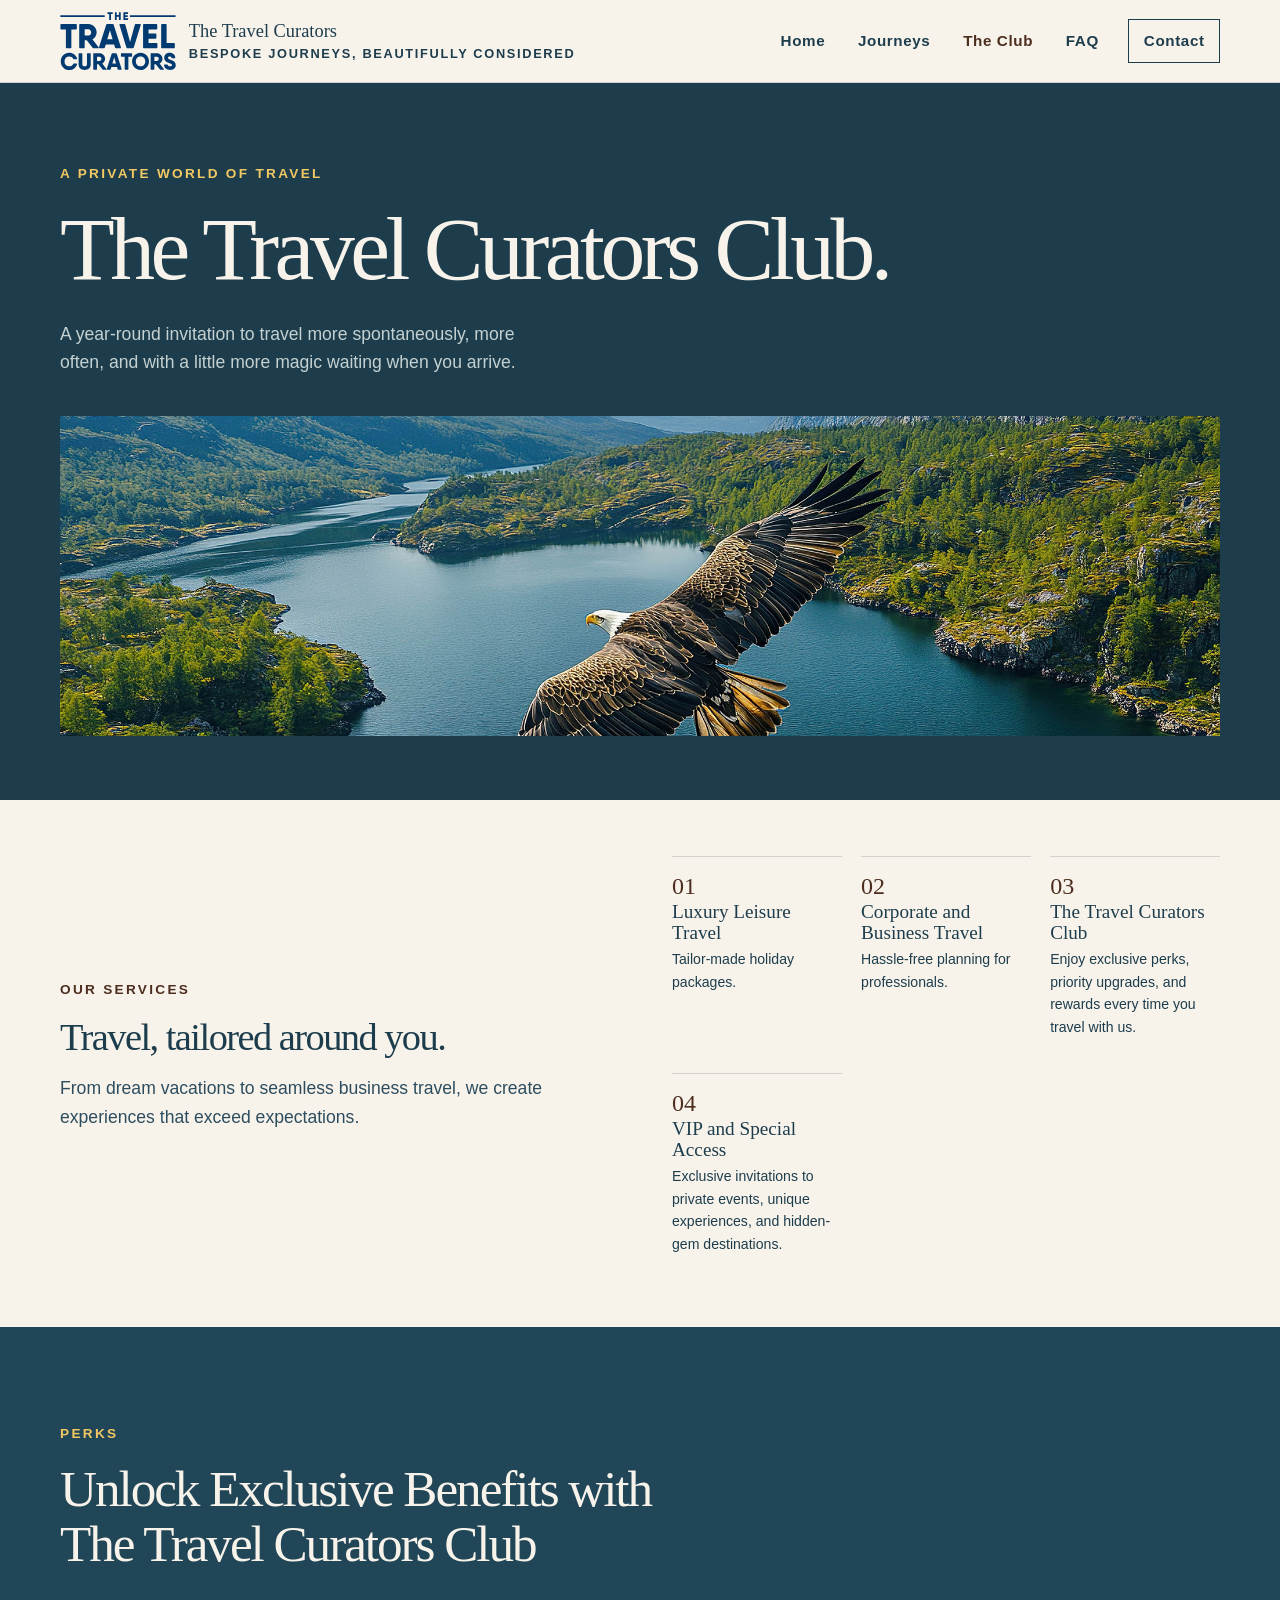
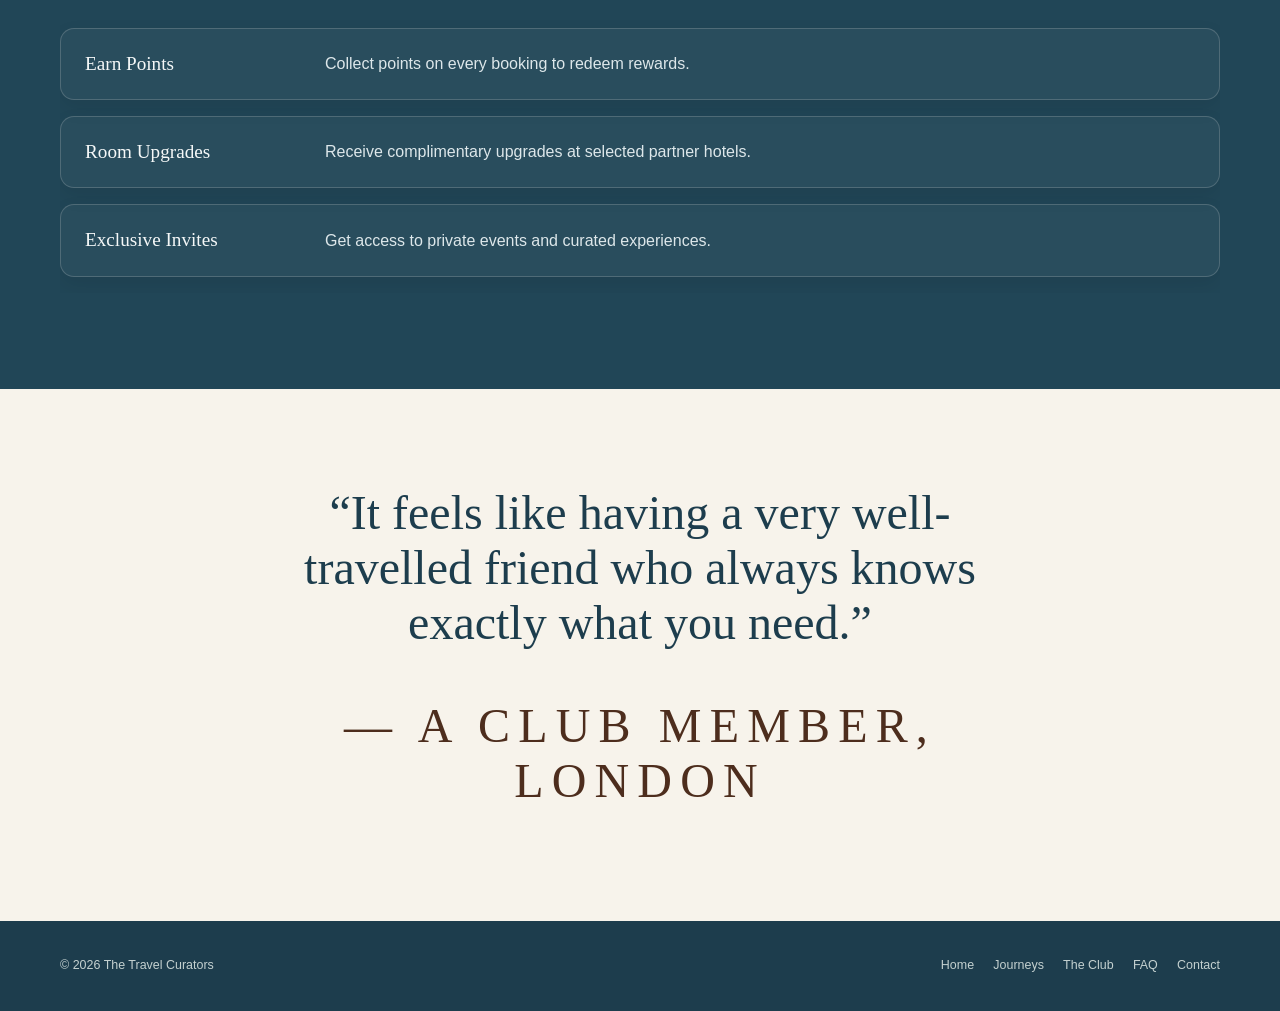
==== commit 0ecb3c0f: "Refresh Club eyebrow color cache" ====
--- a/club.html
+++ b/club.html
@@ -2,7 +2,7 @@
 <html lang="en">
 <head>
   <meta charset="utf-8"><meta name="viewport" content="width=device-width, initial-scale=1"><meta http-equiv="Content-Security-Policy" content="default-src 'self'; script-src 'self'; style-src 'self'; img-src 'self'; font-src 'self'; connect-src 'self'; media-src 'self'; frame-src 'none'; object-src 'none'; base-uri 'self'; form-action 'self' mailto:; navigate-to 'self' mailto:; frame-ancestors 'none'; upgrade-insecure-requests">
-  <title>The Travel Curators Club | The Travel Curators</title><link rel="stylesheet" href="css/styles.css?v=b1ff996">
+  <title>The Travel Curators Club | The Travel Curators</title><link rel="stylesheet" href="css/styles.css?v=f4cce5e">
 </head>
 <body>
   <header class="site-header"><div class="container nav-wrap"><a target="_top" class="brand" href="index.html"><img class="brand-logo" src="images/TTC_logo.svg" alt="The Travel Curators logo"><span class="brand-copy"><strong>The Travel Curators</strong><span>Bespoke journeys, beautifully considered</span></span></a><nav class="site-nav" aria-label="Main navigation"><a target="_top" href="index.html">Home</a><a target="_top" href="journeys.html">Journeys</a><a target="_top" class="active" href="club.html">The Club</a><a target="_top" href="faq.html">FAQ</a><a target="_top" class="nav-cta" href="contact.html">Contact</a></nav></div></header>
--- a/css/styles.css
+++ b/css/styles.css
@@ -82,6 +82,7 @@
 .quote { max-width: 780px; margin: 0 auto; text-align: center; }
 .quote p { font: clamp(1.8rem, 4vw, 3rem)/1.15 var(--serif); }
 .club-hero { background: var(--ink); color: var(--paper); }
+.club-hero .eyebrow { color: var(--sun); }
 .club-hero .lead { color: #c4d1d0; }
 .club-hero-photo { height: 320px; margin-top: 2.5rem; object-position: center 42%; }
 .perk { padding: 1.7rem 0; border-top: 1px solid var(--line); }
